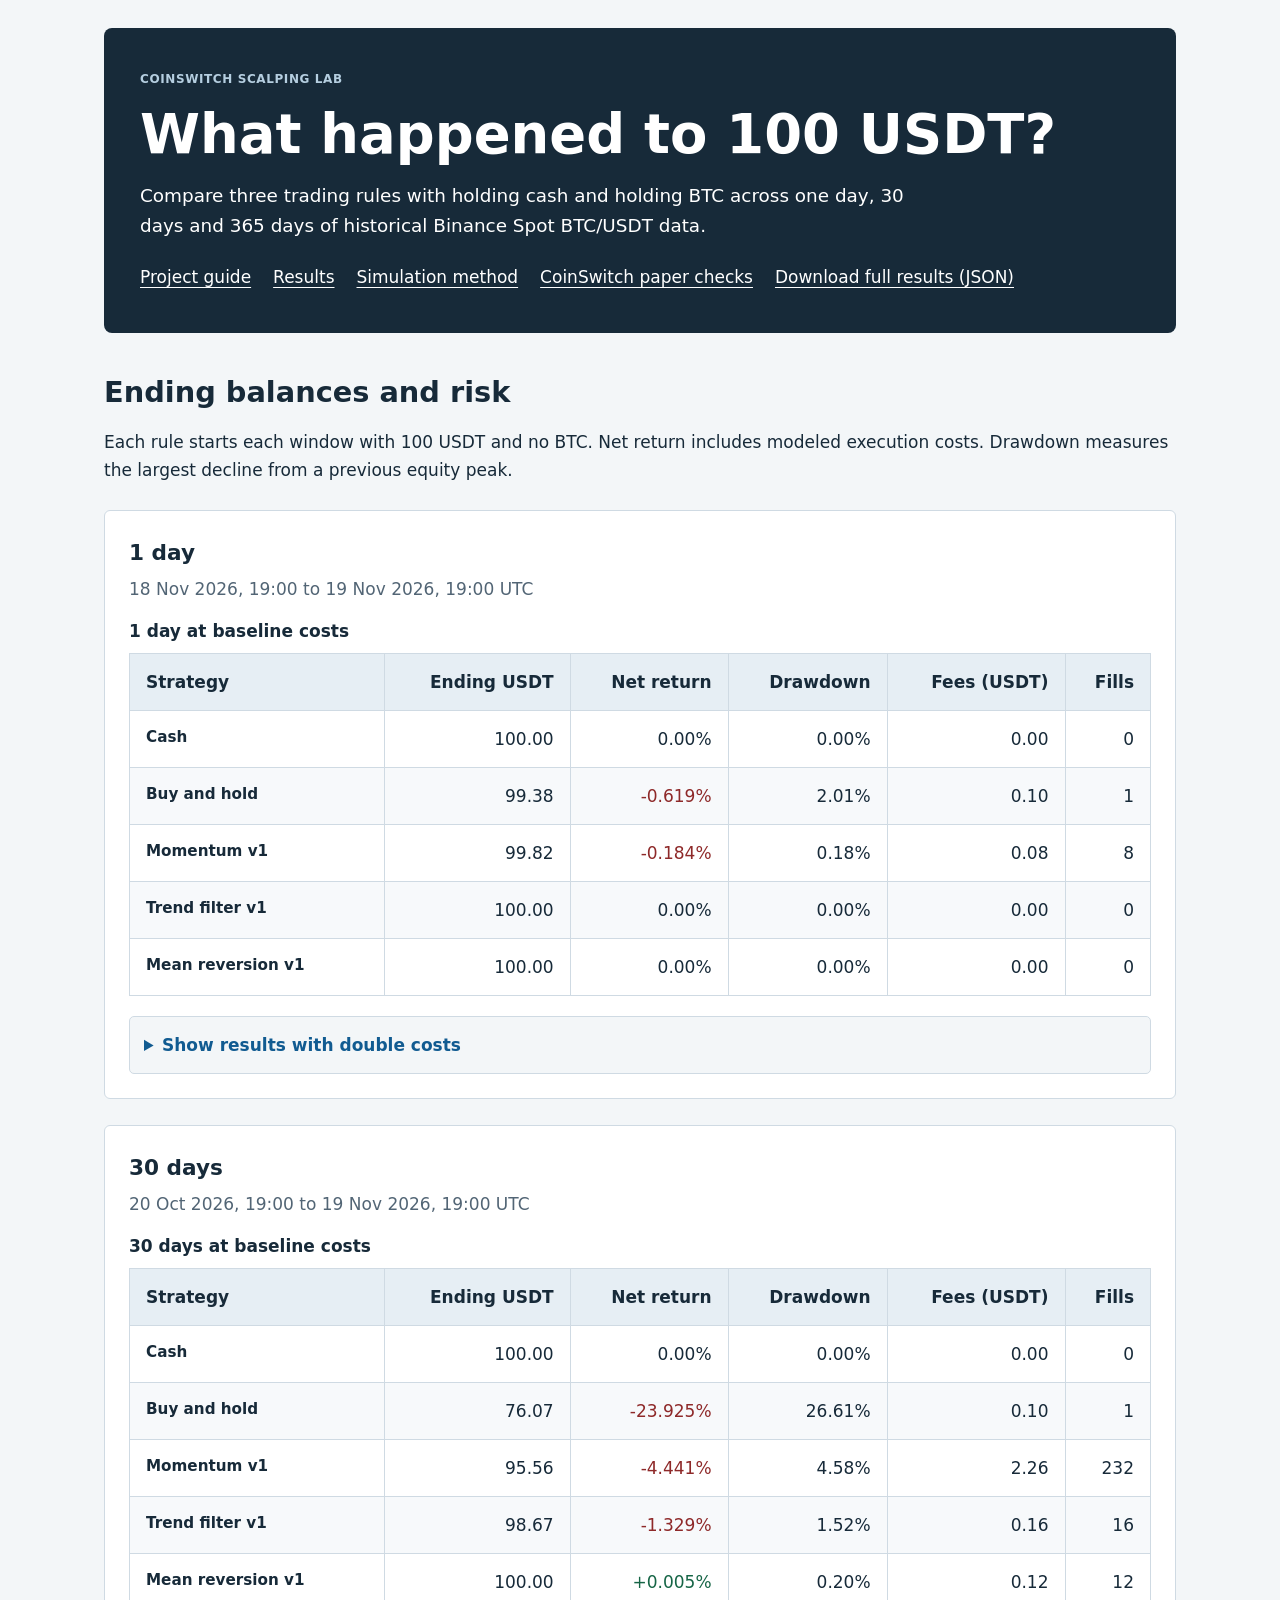
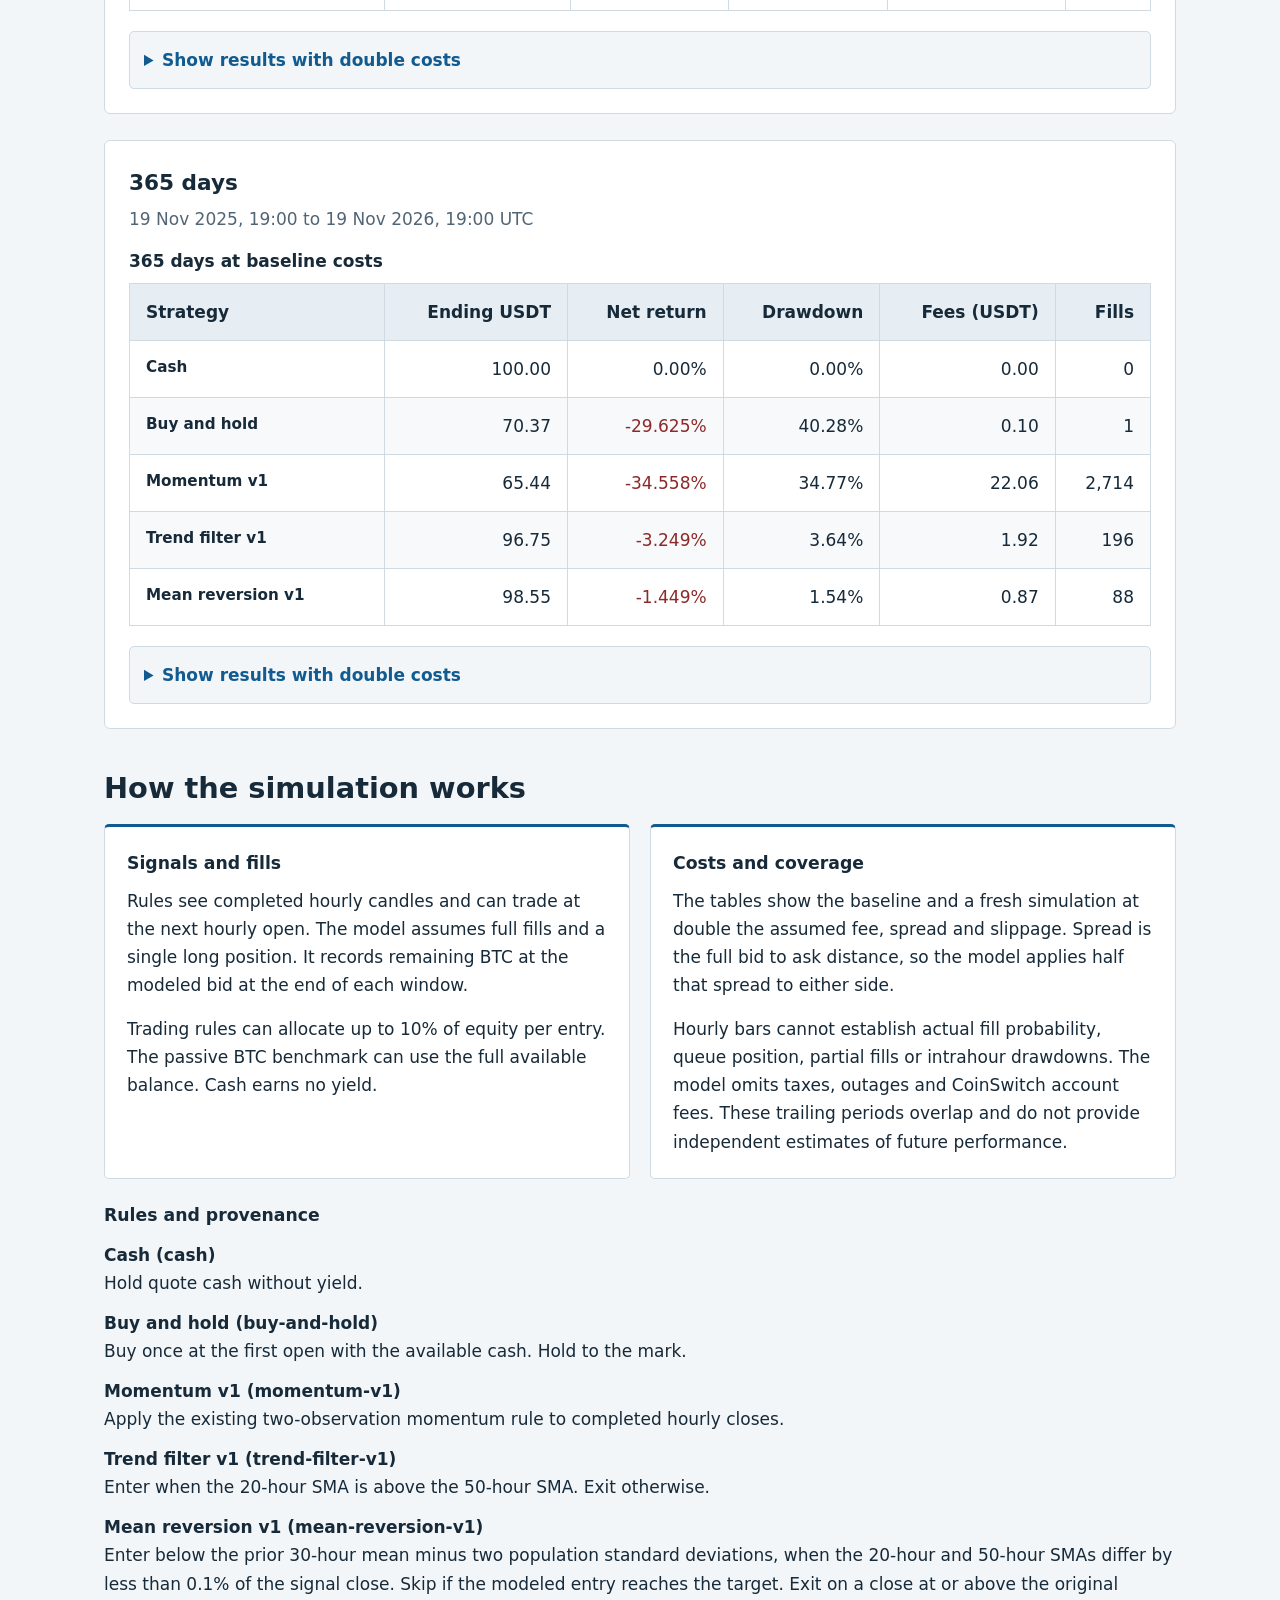
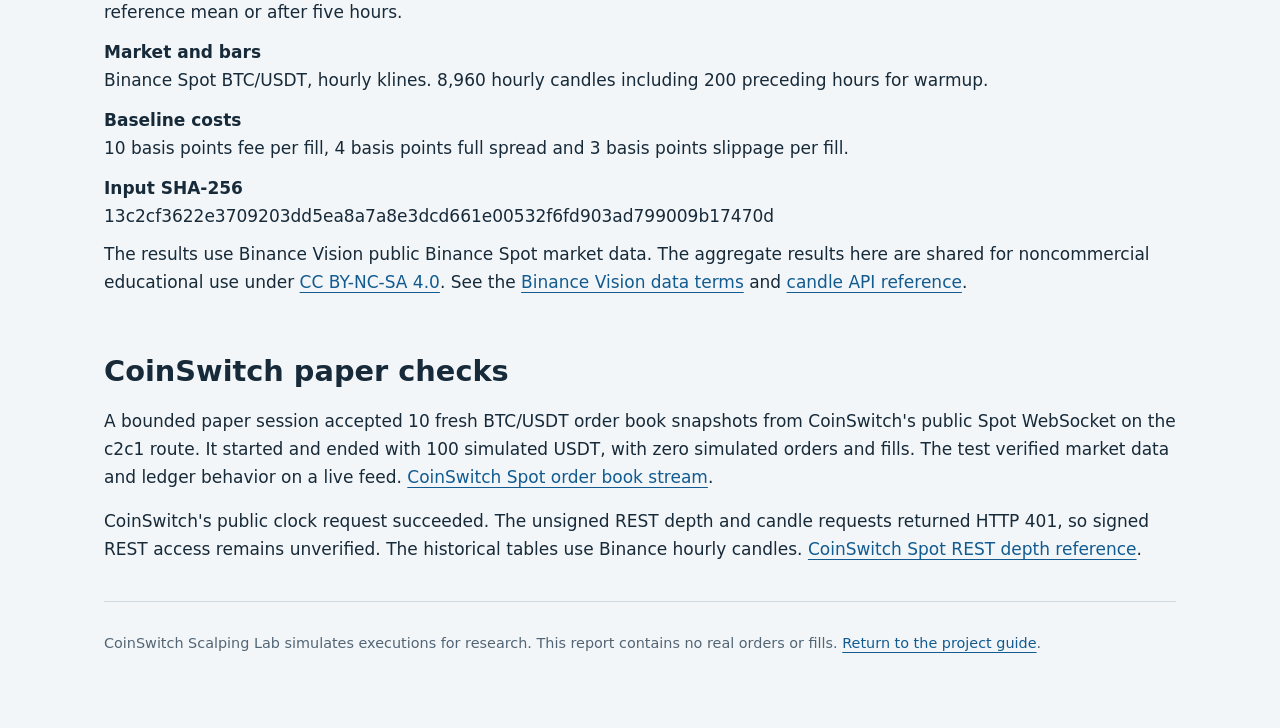
==== backtests.html @ d681bb4b "docs: publish verified historical and paper benchmark evidence" ====
<!doctype html>
<html lang="en">
<head>
  <meta charset="utf-8">
  <meta name="viewport" content="width=device-width,initial-scale=1">
  <meta name="description" content="Historical simulations comparing what 100 USDT would have become over one day, 30 days and 365 days using Binance Spot BTC/USDT data.">
  <title>100 USDT Historical Backtests | CoinSwitch Scalping Lab</title>
  <link rel="icon" href="data:,">
  <link rel="stylesheet" href="style.css">
  <script src="backtests.js" defer></script>
</head>
<body>
<a class="skip" href="#results">Skip to backtest results</a>
<main class="backtests">
  <header>
    <p class="eyebrow">COINSWITCH SCALPING LAB</p>
    <h1>What happened to 100 USDT?</h1>
    <p class="intro">Compare three trading rules with holding cash and holding BTC across one day, 30 days and 365 days of historical Binance Spot BTC/USDT data.</p>
    <nav aria-label="Backtest report">
      <a href="index.html">Project guide</a>
      <a href="#results">Results</a>
      <a href="#methods">Simulation method</a>
      <a href="#paper">CoinSwitch paper checks</a>
      <a href="backtest-results.json" download>Download full results (JSON)</a>
    </nav>
  </header>

  <section id="results" tabindex="-1">
    <h2>Ending balances and risk</h2>
    <p>Each rule starts each window with 100 USDT and no BTC. Net return includes modeled execution costs. Drawdown measures the largest decline from a previous equity peak.</p>
    <p id="results-status" role="status"></p>
    <noscript><p>Download the results JSON to read the figures without JavaScript.</p></noscript>
    <div id="periods"></div>
  </section>

  <section id="methods">
    <h2>How the simulation works</h2>
    <div class="grid two">
      <article>
        <h3>Signals and fills</h3>
        <p>Rules see completed hourly candles and can trade at the next hourly open. The model assumes full fills and a single long position. It records remaining BTC at the modeled bid at the end of each window.</p>
        <p>Trading rules can allocate up to 10% of equity per entry. The passive BTC benchmark can use the full available balance. Cash earns no yield.</p>
      </article>
      <article>
        <h3>Costs and coverage</h3>
        <p>The tables show the baseline and a fresh simulation at double the assumed fee, spread and slippage. Spread is the full bid to ask distance, so the model applies half that spread to either side.</p>
        <p>Hourly bars cannot establish actual fill probability, queue position, partial fills or intrahour drawdowns. The model omits taxes, outages and CoinSwitch account fees. These trailing periods overlap and do not provide independent estimates of future performance.</p>
      </article>
    </div>
    <h3>Rules and provenance</h3>
    <dl id="rules"></dl>
    <dl id="provenance"></dl>
    <p>The results use Binance Vision public Binance Spot market data. The aggregate results here are shared for noncommercial educational use under <a href="https://creativecommons.org/licenses/by-nc-sa/4.0/">CC BY-NC-SA 4.0</a>. See the <a href="https://github.com/binance/binance-public-data/blob/master/TERMS_AND_CONDITIONS.md">Binance Vision data terms</a> and <a href="https://developers.binance.com/en/docs/catalog/core-trading-spot-trading/api/rest-api/market">candle API reference</a>.</p>
  </section>

  <section id="paper">
    <h2>CoinSwitch paper checks</h2>
    <p>A bounded paper session accepted 10 fresh BTC/USDT order book snapshots from CoinSwitch's public Spot WebSocket on the c2c1 route. It started and ended with 100 simulated USDT, with zero simulated orders and fills. The test verified market data and ledger behavior on a live feed. <a href="https://api-trading.coinswitch.co/spot/websockets/order-book">CoinSwitch Spot order book stream</a>.</p>
    <p>CoinSwitch's public clock request succeeded. The unsigned REST depth and candle requests returned HTTP 401, so signed REST access remains unverified. The historical tables use Binance hourly candles. <a href="https://api-trading.coinswitch.co/spot/reference/depth">CoinSwitch Spot REST depth reference</a>.</p>
  </section>

  <footer>
    <p>CoinSwitch Scalping Lab simulates executions for research. This report contains no real orders or fills. <a href="index.html">Return to the project guide</a>.</p>
  </footer>
</main>
</body>
</html>
---- style.css ----
:root{color-scheme:light;--ink:#172a39;--muted:#526575;--blue:#115b91;--line:#cfdae3}
*{box-sizing:border-box}
html{scroll-behavior:smooth}
body{margin:0;background:#f3f6f8;color:var(--ink);font:17px/1.65 system-ui,sans-serif}
main{max-width:1120px;margin:auto;padding:28px 24px 56px}
header{background:var(--ink);color:#fff;padding:42px 36px;border-radius:8px}
.eyebrow{font-size:.75rem;color:var(--muted);font-weight:700;letter-spacing:.05em;margin:0 0 10px}
header .eyebrow{color:#b5cee0}
h1{font-size:3.4rem;line-height:1.08;margin:16px 0}
h2{font-size:1.8rem;line-height:1.2;margin:0 0 18px}
h3{font-size:1.08rem;margin:22px 0 5px}
p{margin:10px 0 16px}
.intro{font-size:1.15rem;max-width:66ch}
.badge{display:inline-block;padding:9px 13px;background:#29465b;border:1px solid #6d8a9e;border-radius:4px;font-size:.95rem}
nav,.links{display:flex;flex-wrap:wrap;gap:12px 22px}
nav{margin-top:22px}
nav a{color:#fff}
a{color:var(--blue);text-underline-offset:4px}
a:focus-visible,summary:focus-visible,.table-wrap:focus-visible{outline:3px solid #a65700;outline-offset:4px}
.skip{position:absolute;top:0;left:24px;background:#fff;padding:10px;transform:translateY(-120%);z-index:1}
.skip:focus{transform:translateY(0)}
section{padding-top:42px;scroll-margin-top:20px}
.grid{display:grid;grid-template-columns:repeat(3,minmax(0,1fr));gap:20px}
.grid.two{grid-template-columns:repeat(2,minmax(0,1fr))}
article{min-width:0;padding:22px;background:#fff;border:1px solid var(--line);border-top:3px solid var(--blue);border-radius:5px}
article h3{margin-top:0}
article p:last-child{margin-bottom:0}
.links{margin-top:22px}
.reading{padding-left:24px}
.reading li{padding:8px 0 12px 7px}
.reading span{display:block;color:var(--muted)}
details{background:#fff;border:1px solid var(--line);border-radius:5px;padding:16px 20px;margin-top:20px}
summary{cursor:pointer;color:var(--blue);font-weight:650}
li{padding:4px 0}
code{font-size:.9em;overflow-wrap:anywhere}
.pipeline{display:grid;grid-template-columns:repeat(3,minmax(0,1fr));gap:12px;list-style-position:inside;padding:0;margin:24px 0}
.pipeline li{padding:16px;background:#e6eef4;border:1px solid #bdcfdd;border-radius:4px}
.pipeline span{display:block;color:#40596a;font-size:.9rem;margin-top:6px}
.table-wrap{overflow-x:auto;margin-top:14px}
table{width:100%;border-collapse:collapse;background:#fff;text-align:left}
th,td{padding:14px 16px;border:1px solid var(--line);vertical-align:top}
thead{background:#e6eef4}
tbody th{width:25%;font-size:.95rem}
.note{color:var(--muted);max-width:85ch;margin-top:22px}
footer{border-top:1px solid var(--line);margin-top:38px;padding-top:20px;color:var(--muted);font-size:.9rem}
@media(max-width:760px){main{padding:16px 16px 40px}header{padding:28px 22px}.grid,.grid.two{grid-template-columns:1fr}.pipeline{grid-template-columns:repeat(2,minmax(0,1fr))}h1{font-size:2.6rem}section{padding-top:32px}th,td{padding:11px}}
@media(max-width:400px){.pipeline{grid-template-columns:1fr}}
@media(prefers-reduced-motion:reduce){html{scroll-behavior:auto}}

.backtests .period{margin-top:26px;padding:24px;background:#fff;border:1px solid var(--line);border-radius:6px}
.backtests .period h3{margin:0;font-size:1.35rem}
.backtests .period > p{color:var(--muted);margin:4px 0 12px}
.backtests .period details{padding:14px;background:#f3f6f8}
.backtests table{min-width:650px;font-variant-numeric:tabular-nums}
.backtests caption{text-align:left;font-weight:650;padding:0 0 8px}
.backtests td{text-align:right}
.backtests thead th:not(:first-child){text-align:right}
.backtests tbody tr:nth-child(even){background:#f7f9fb}
.backtests .gain{color:#166546}
.backtests .loss{color:#8e2929}
.backtests dl{margin:0}
.backtests dt{margin-top:12px;font-weight:650}
.backtests dd{margin:0;overflow-wrap:anywhere}
@media(max-width:760px){.backtests .period{padding:16px}}
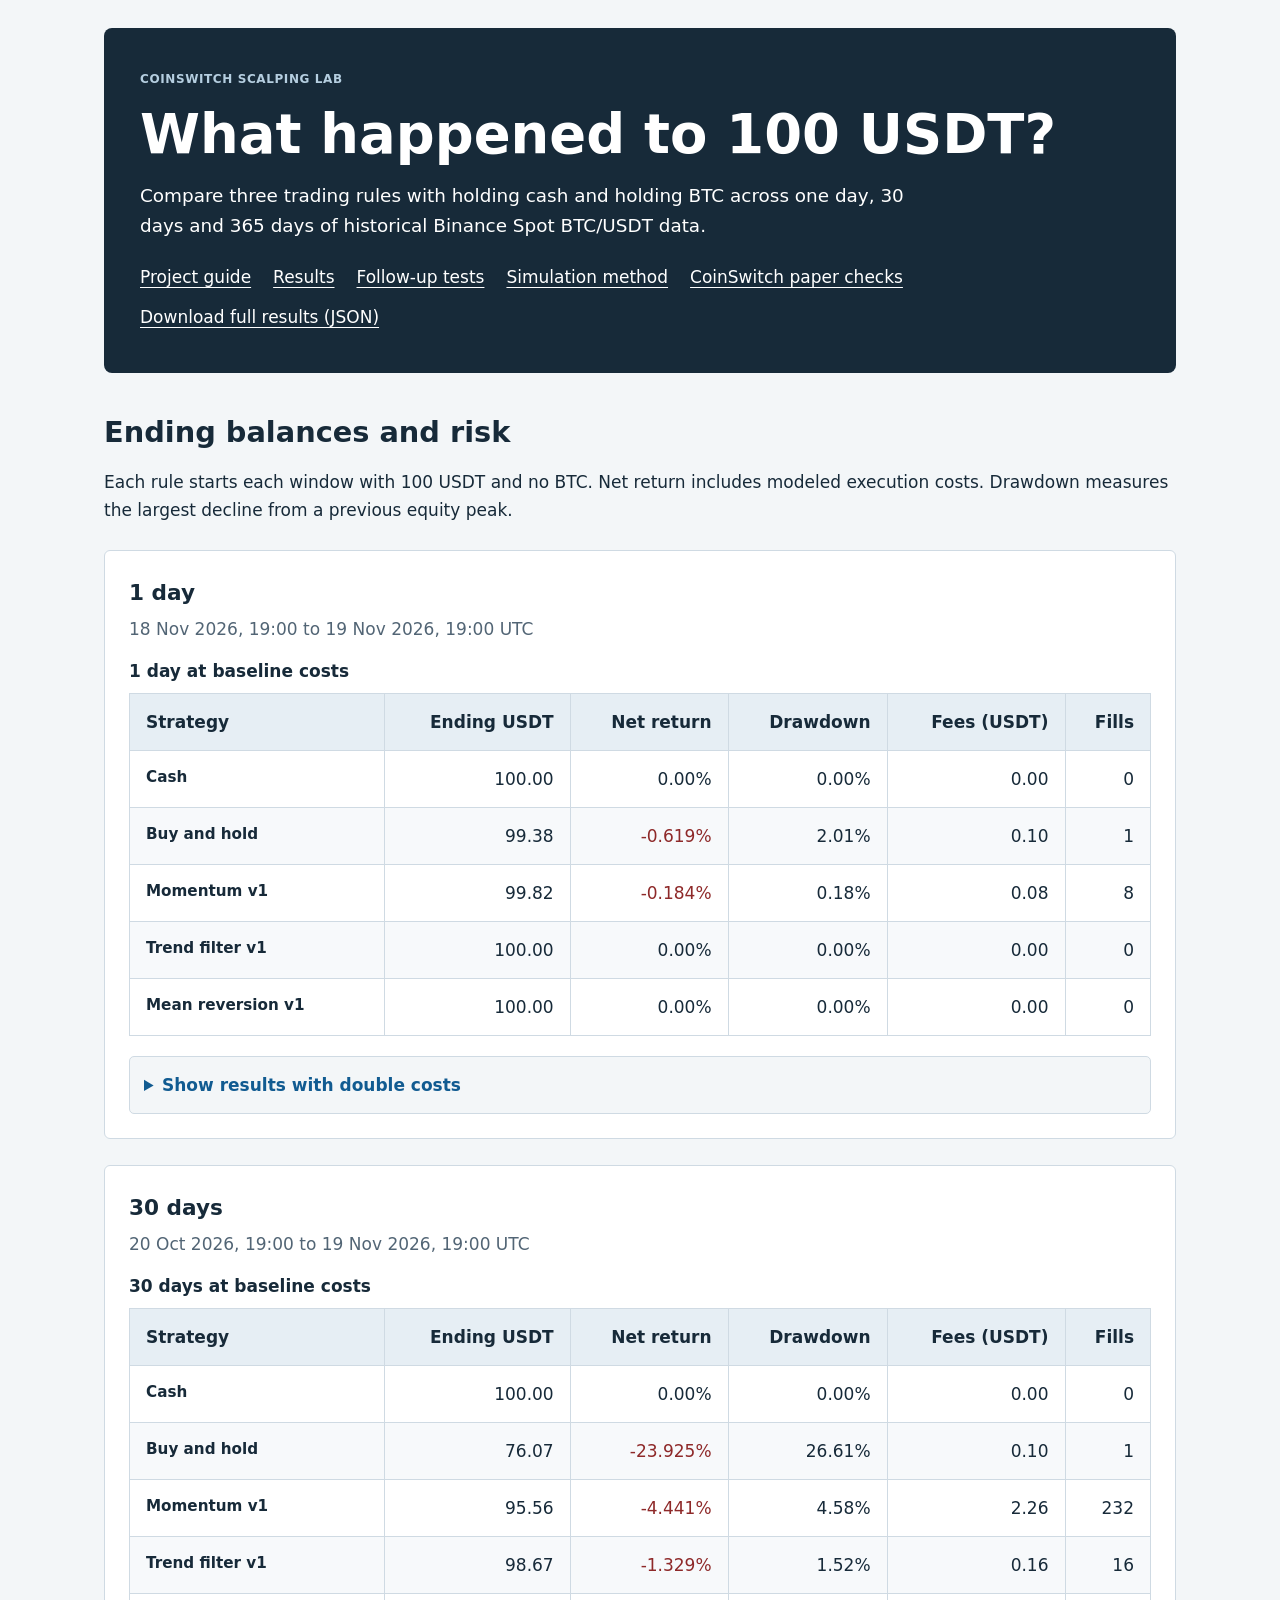
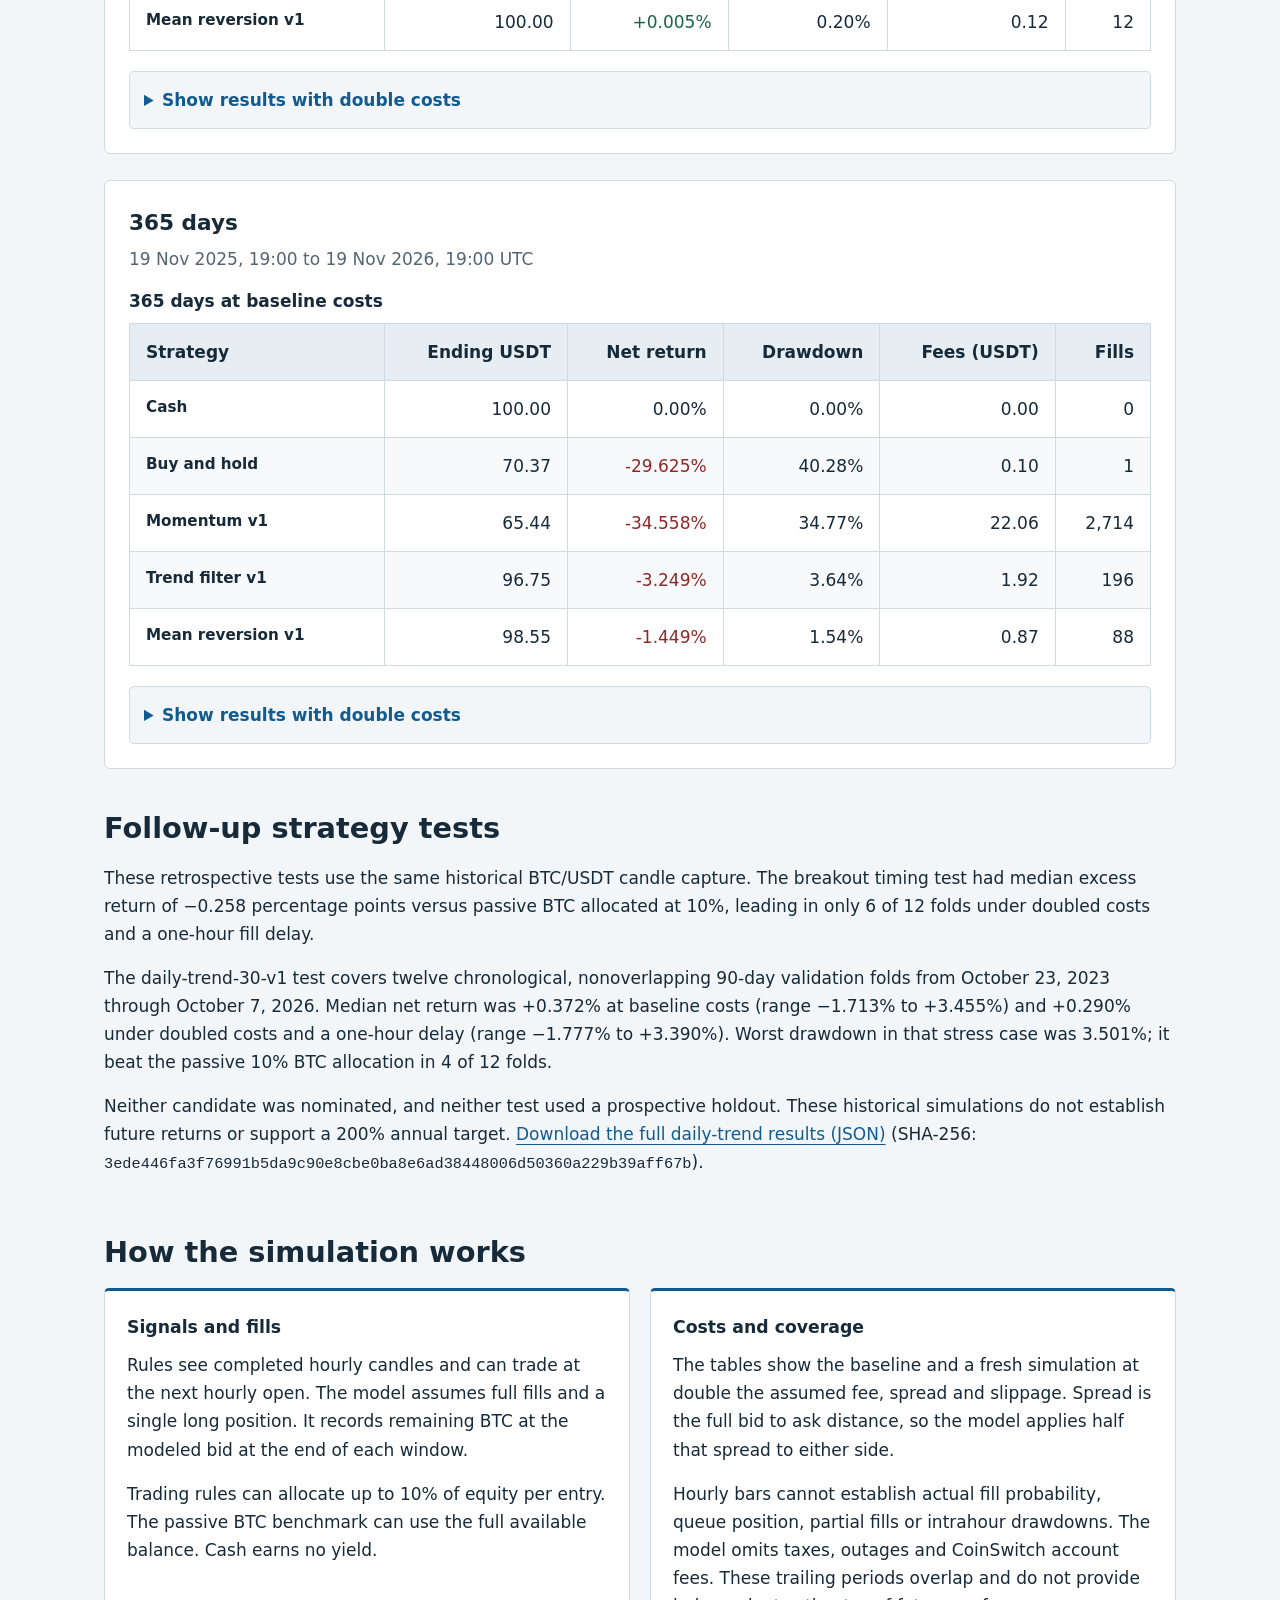
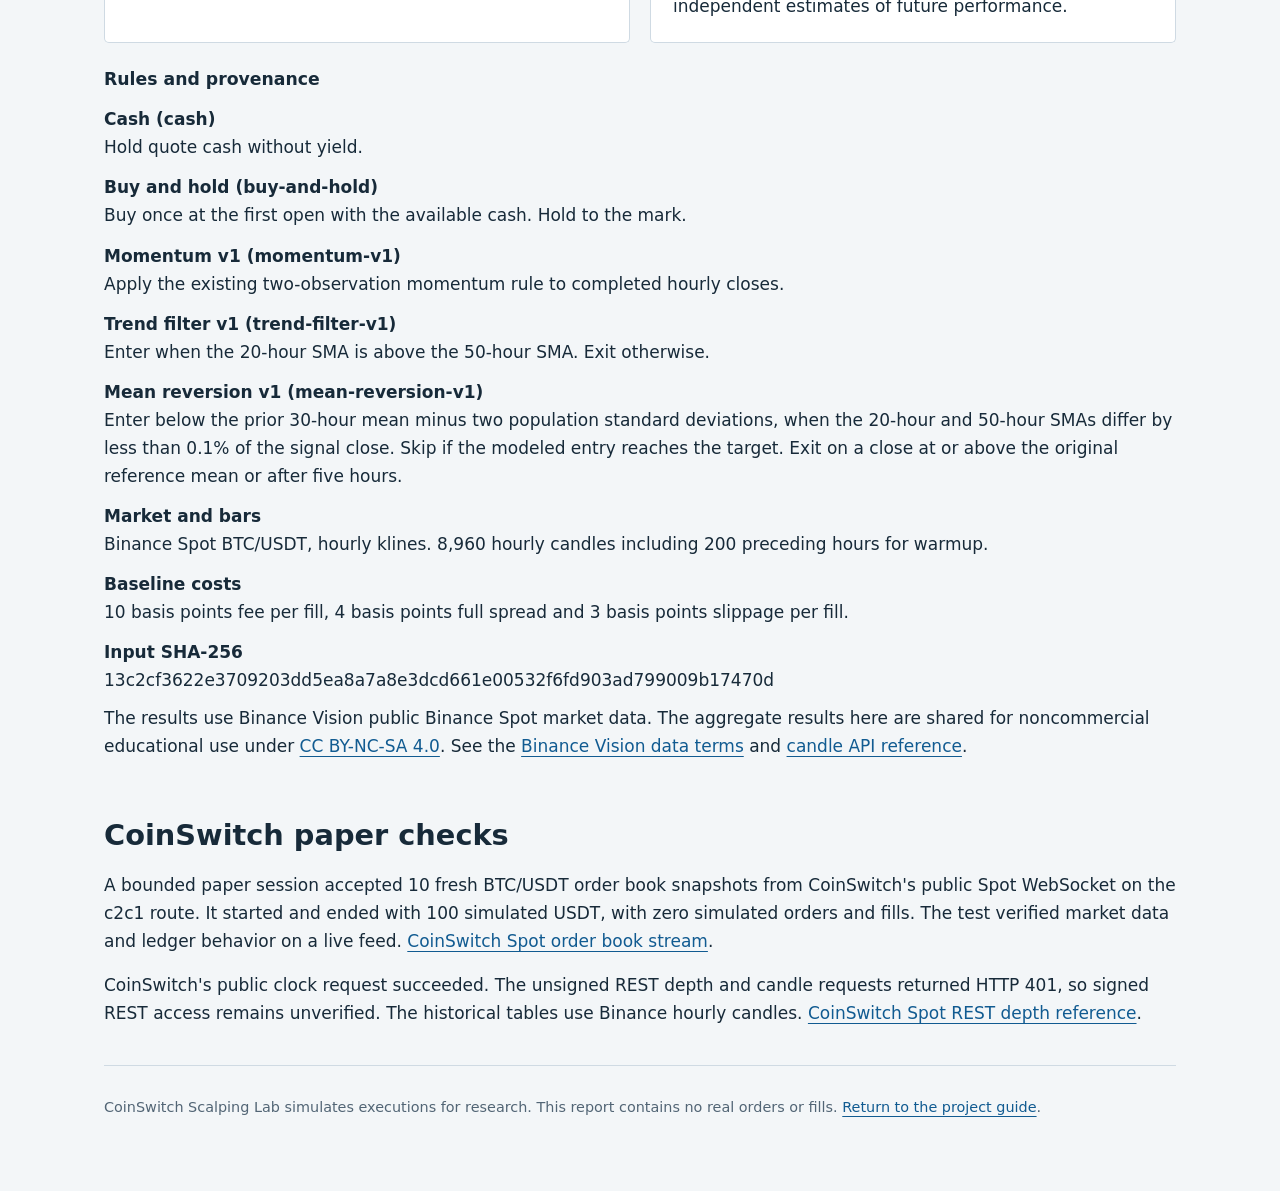
==== commit f803e14f: "docs: publish daily trend validation results" ====
--- a/backtests.html
+++ b/backtests.html
@@ -19,6 +19,7 @@
     <nav aria-label="Backtest report">
       <a href="index.html">Project guide</a>
       <a href="#results">Results</a>
+      <a href="#follow-up">Follow-up tests</a>
       <a href="#methods">Simulation method</a>
       <a href="#paper">CoinSwitch paper checks</a>
       <a href="backtest-results.json" download>Download full results (JSON)</a>
@@ -31,6 +32,13 @@
     <p id="results-status" role="status"></p>
     <noscript><p>Download the results JSON to read the figures without JavaScript.</p></noscript>
     <div id="periods"></div>
+  </section>
+
+  <section id="follow-up">
+    <h2>Follow-up strategy tests</h2>
+    <p>These retrospective tests use the same historical BTC/USDT candle capture. The breakout timing test had median excess return of −0.258 percentage points versus passive BTC allocated at 10%, leading in only 6 of 12 folds under doubled costs and a one-hour fill delay.</p>
+    <p>The daily-trend-30-v1 test covers twelve chronological, nonoverlapping 90-day validation folds from October 23, 2023 through October 7, 2026. Median net return was +0.372% at baseline costs (range −1.713% to +3.455%) and +0.290% under doubled costs and a one-hour delay (range −1.777% to +3.390%). Worst drawdown in that stress case was 3.501%; it beat the passive 10% BTC allocation in 4 of 12 folds.</p>
+    <p>Neither candidate was nominated, and neither test used a prospective holdout. These historical simulations do not establish future returns or support a 200% annual target. <a href="daily-trend-results.json" download>Download the full daily-trend results (JSON)</a> (SHA-256: <code>3ede446fa3f76991b5da9c90e8cbe0ba8e6ad38448006d50360a229b39aff67b</code>).</p>
   </section>
 
   <section id="methods">
